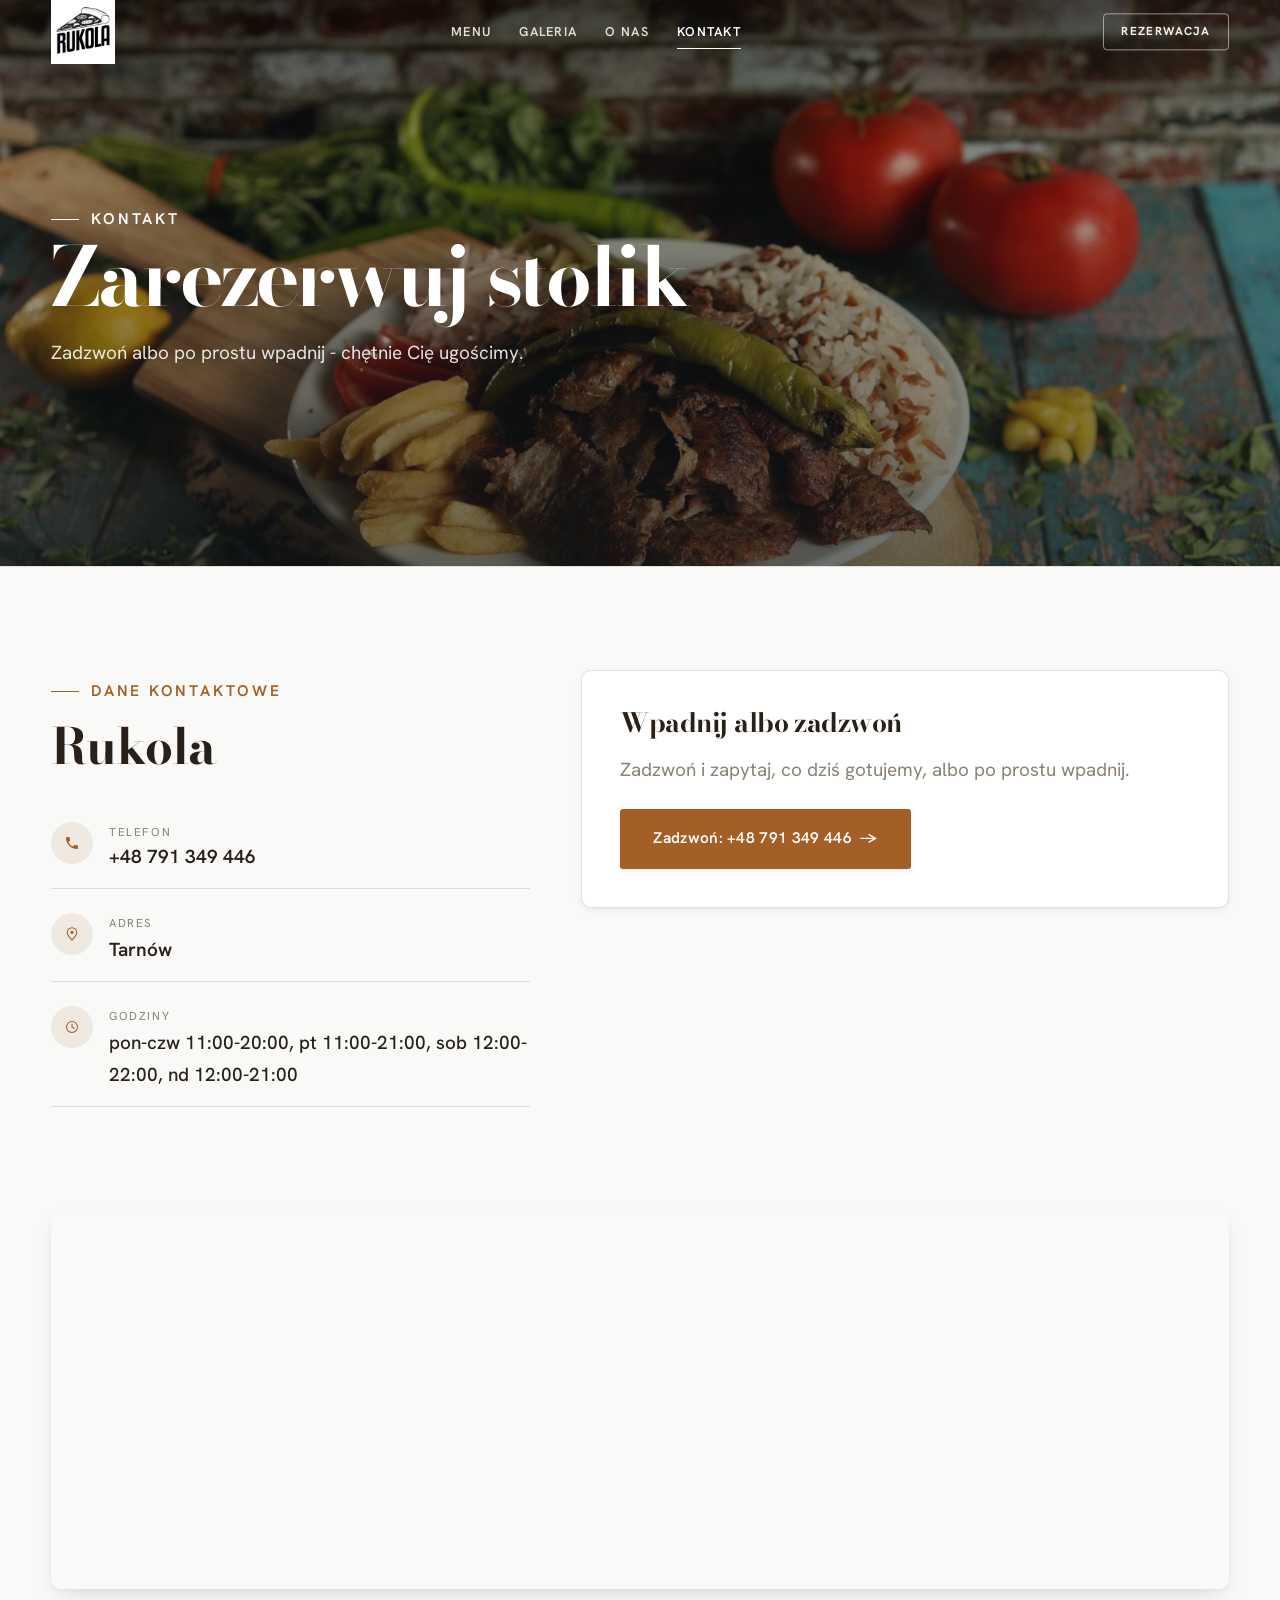
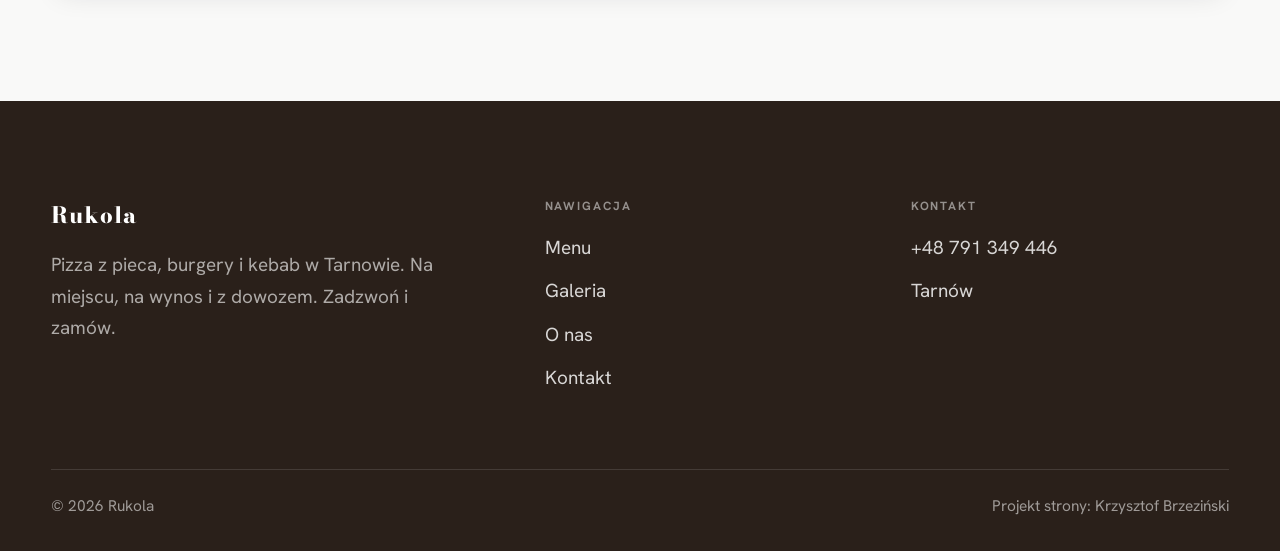
==== kontakt.html @ 28a7db6e "Demo strony: Rukola - pizzeria Tarnów Co-Authored-By: Claude Opus 4.8 (1M context) <noreply@anthropi" ====
<!DOCTYPE html>
<html lang="pl">
<head>
<meta charset="UTF-8">
<meta name="viewport" content="width=device-width, initial-scale=1.0">
<title>Kontakt - Rukola</title>
<meta name="description" content="Kontakt Rukola - Tarnów">
<link rel="preconnect" href="https://fonts.googleapis.com">
<link rel="preconnect" href="https://fonts.gstatic.com" crossorigin>
<link href="https://fonts.googleapis.com/css2?family=Bodoni+Moda:wght@500;600;700&family=Hanken+Grotesk:wght@400;500;600&display=swap" rel="stylesheet">
<link rel="stylesheet" href="assets/styles.css">
</head>
<body>

<header class="nav">
  <div class="wrap nav-inner">
    <a class="brand brand-has-logo" href="index.html"><img class="brand-logo" src="img/logo.jpg" alt="Rukola"></a>
    <nav class="nav-links">
      <a href="oferta.html">Menu</a>
      <a href="realizacje.html">Galeria</a>
      <a href="o-nas.html">O nas</a>
      <a href="kontakt.html" class="active">Kontakt</a>
      <a href="kontakt.html" class="btn btn-accent">Rezerwacja</a>
    </nav>
    <button class="nav-toggle" aria-label="Menu"><span></span><span></span><span></span></button>
  </div>
</header>

<section class="pagehead">
  <img src="img/g11.jpg" alt="Rukola - Zarezerwuj stolik">
  <div class="wrap">
    <span class="eyebrow">Kontakt</span>
    <h1>Zarezerwuj stolik</h1>
    <p>Zadzwoń albo po prostu wpadnij - chętnie Cię ugościmy.</p>
  </div>
</section>
<section>
  <div class="wrap contact-grid">
    <div class="reveal">
      <span class="eyebrow">Dane kontaktowe</span>
      <h2 style="margin:var(--space-4) 0 var(--space-6)">Rukola</h2>
      <div class="info-list">
        <div class="info-row"><div class="ic"><svg class="ico-tel" width="16" height="16" viewBox="0 0 24 24" fill="none" aria-hidden="true"><path d="M6.6 10.8a15.5 15.5 0 0 0 6.6 6.6l2.2-2.2a1 1 0 0 1 1-.24 11.4 11.4 0 0 0 3.6.58 1 1 0 0 1 1 1V20a1 1 0 0 1-1 1A17 17 0 0 1 3 4a1 1 0 0 1 1-1h3.5a1 1 0 0 1 1 1c0 1.25.2 2.46.58 3.6a1 1 0 0 1-.25 1l-2.23 2.2Z" fill="currentColor"/></svg></div><div><div class="lbl">Telefon</div><a class="val" href="tel:+48791349446">+48 791 349 446</a></div></div>
        <div class="info-row"><div class="ic"><svg class="ico-pin" width="16" height="16" viewBox="0 0 24 24" fill="none" aria-hidden="true"><path d="M12 21s7-6.1 7-11.5A7 7 0 0 0 5 9.5C5 14.9 12 21 12 21Z" stroke="currentColor" stroke-width="1.6" fill="none"/><circle cx="12" cy="9.5" r="2.4" fill="currentColor"/></svg></div><div><div class="lbl">Adres</div><div class="val">Tarnów</div></div></div>
        <div class="info-row"><div class="ic"><svg class="ico-clock" width="16" height="16" viewBox="0 0 24 24" fill="none" aria-hidden="true"><circle cx="12" cy="12" r="8.2" stroke="currentColor" stroke-width="1.6"/><path d="M12 7.5V12l3.2 1.9" stroke="currentColor" stroke-width="1.6" stroke-linecap="round"/></svg></div><div><div class="lbl">Godziny</div><div class="val" style="font-weight:500">pon-czw 11:00-20:00, pt 11:00-21:00, sob 12:00-22:00, nd 12:00-21:00</div></div></div>
      </div>
    </div>
    <div class="reveal">
      <div class="form">
        <h3 style="margin-bottom:var(--space-4)">Wpadnij albo zadzwoń</h3>
        <p class="muted" style="margin-bottom:var(--space-5)">Zadzwoń i zapytaj, co dziś gotujemy, albo po prostu wpadnij.</p>
        <a href="tel:+48791349446" class="btn btn-accent" style="justify-content:center">Zadzwoń: +48 791 349 446 <span class="arr">→</span></a>
      </div>
    </div>
  </div>
</section>
<section style="padding-top:0">
  <div class="wrap reveal">
    <iframe class="map" title="Rukola - Tarnów" src="https://maps.google.com/maps?q=Rukola%20Tarn%C3%B3w&z=15&output=embed" loading="lazy" referrerpolicy="no-referrer-when-downgrade"></iframe>
  </div>
</section>

<footer>
  <div class="wrap">
    <div class="foot-grid">
      <div class="foot-brand">
        <div class="name">Rukola</div>
        <p>Pizza z pieca, burgery i kebab w Tarnowie. Na miejscu, na wynos i z dowozem. Zadzwoń i zamów.</p>
      </div>
      <div class="foot-col">
        <h4>Nawigacja</h4>
        <a href="oferta.html">Menu</a>
        <a href="realizacje.html">Galeria</a>
        <a href="o-nas.html">O nas</a>
        <a href="kontakt.html">Kontakt</a>
      </div>
      <div class="foot-col">
        <h4>Kontakt</h4>
        <a href="tel:+48791349446">+48 791 349 446</a>
        <p>Tarnów</p>
      </div>
    </div>
    <div class="foot-bot">
      <span>© 2026 Rukola</span>
      <span>Projekt strony: Krzysztof Brzeziński</span>
    </div>
  </div>
</footer>
<div class="sticky-reserve"><a class="sr-book" href="kontakt.html">Zarezerwuj stolik</a><a class="sr-call" href="tel:+48791349446" aria-label="Zadzwoń"><svg class="ico-tel" width="16" height="16" viewBox="0 0 24 24" fill="none" aria-hidden="true"><path d="M6.6 10.8a15.5 15.5 0 0 0 6.6 6.6l2.2-2.2a1 1 0 0 1 1-.24 11.4 11.4 0 0 0 3.6.58 1 1 0 0 1 1 1V20a1 1 0 0 1-1 1A17 17 0 0 1 3 4a1 1 0 0 1 1-1h3.5a1 1 0 0 1 1 1c0 1.25.2 2.46.58 3.6a1 1 0 0 1-.25 1l-2.23 2.2Z" fill="currentColor"/></svg></a></div>

<script src="assets/main.js"></script>
</body>
</html>
---- assets/styles.css ----
/* ============================================================
   STOLBASZ — premium, architektoniczny B2B fit-out
   Jasna paleta, zero brązu. System wg premium-web-craft.
   Projekt strony: Krzysztof Brzeziński
   ============================================================ */

:root{
  /* PALETA — jasna, architektoniczna, chłodna */
  --paper:#FBF6EE;          /* główne tło */
  --paper-2:#F0E5D6;        /* sekcje alternatywne (chłodny jasny szary) */
  --paper-3:#F0E5D6;        /* delikatne wypełnienia */
  --ink:#2A201A;            /* tekst główny — chłodny grafit */
  --ink-soft:#4A3B2F;       /* nagłówki drugorzędne */
  --muted:#8C8175;          /* tekst poboczny */
  --line:rgba(42,32,26,.12);/* hairline */
  --accent:#B84A28;         /* stonowany petrol-slate — jedyny akcent */
  --accent-d:#97381C;
  --accent-soft:rgba(184,74,40,.10);
  --dark:#2A201A;           /* sekcje ciemne (stopka/CTA) */

  /* ODSTĘPY — skala 4/8 */
  --space-1:4px; --space-2:8px; --space-3:12px; --space-4:16px; --space-5:24px;
  --space-6:32px; --space-7:48px; --space-8:64px; --space-9:96px; --space-10:128px;

  /* TYPOGRAFIA — fluid clamp() (skala podbita 16.07.2026: większe, czytelniejsze litery — uwaga Adama) */
  --text-sm:clamp(.9rem,.87rem + .12vw,1rem);
  --text-base:clamp(1.08rem,1.04rem + .18vw,1.2rem);
  --text-lg:clamp(1.24rem,1.15rem + .34vw,1.44rem);
  --text-h3:clamp(1.34rem,1.22rem + .55vw,1.66rem);
  --text-h2:clamp(2.1rem,1.66rem + 2.1vw,3.1rem);
  --text-h1:clamp(2.9rem,2.1rem + 4vw,5.1rem);

  /* PROMIENIE — architektoniczne, raczej ostre */
  --r-sm:3px; --r-md:6px; --r-lg:10px;

  /* RUCH */
  --ease:cubic-bezier(.25,.46,.45,.94); --dur:.24s;

  /* CIENIE — miękkie, warstwowe */
  --sh-sm:0 1px 2px rgba(16,24,32,.04), 0 2px 8px rgba(16,24,32,.05);
  --sh-md:0 2px 6px rgba(16,24,32,.05), 0 12px 28px -8px rgba(16,24,32,.12);
  --sh-lg:0 6px 14px rgba(16,24,32,.07), 0 26px 56px -18px rgba(16,24,32,.22);

  --hairline:1px solid var(--line);

  --font-display:'Bodoni Moda',serif;
  --font-body:'Hanken Grotesk',sans-serif;
}

*{box-sizing:border-box;margin:0;padding:0}
html{scroll-behavior:smooth}
body{
  font-family:var(--font-body);
  font-size:var(--text-base);
  line-height:1.65;
  color:var(--ink);
  background:var(--paper);
  -webkit-font-smoothing:antialiased;
  text-rendering:optimizeLegibility;
}
img{max-width:100%;display:block}
a{color:inherit;text-decoration:none}

.wrap{width:min(92%,1180px);margin-inline:auto}
section{padding-block:clamp(52px,6.5vw,96px)}

h1,h2,h3{font-family:var(--font-display);font-weight:700;line-height:1.08;letter-spacing:-.02em;color:var(--ink)}
h1{font-size:var(--text-h1);letter-spacing:-.035em}
h2{font-size:var(--text-h2);letter-spacing:-.025em}
h3{font-size:var(--text-h3)}
p{max-width:65ch}

.eyebrow{
  font-family:var(--font-body);
  font-size:var(--text-sm);
  font-weight:600;
  letter-spacing:.18em;
  text-transform:uppercase;
  color:var(--accent);
  display:inline-flex;align-items:center;gap:var(--space-3);
}
.eyebrow::before{content:"";width:28px;height:1px;background:var(--accent);display:inline-block}

.muted{color:var(--muted)}
.lead{font-size:var(--text-lg);line-height:1.55;color:var(--ink-soft);max-width:50ch}

/* ---------- BUTTONS ---------- */
.btn{
  display:inline-flex;align-items:center;gap:var(--space-2);
  font-weight:600;font-size:var(--text-sm);letter-spacing:.02em;
  padding:var(--space-4) var(--space-6);
  border-radius:var(--r-sm);
  transition:transform var(--dur) var(--ease),box-shadow var(--dur) var(--ease),background var(--dur) var(--ease);
  cursor:pointer;border:1px solid transparent;
}
.btn-accent{background:var(--accent);color:#fff;box-shadow:var(--sh-sm)}
.btn-accent:hover{background:var(--accent-d);transform:translateY(-2px);box-shadow:var(--sh-md)}
.btn-accent:active{transform:translateY(0);box-shadow:var(--sh-sm)}
.btn-ghost{background:transparent;color:var(--ink);border-color:var(--line)}
.btn-ghost:hover{border-color:var(--accent);color:var(--accent);transform:translateY(-2px)}
.btn-light{background:#fff;color:var(--ink);box-shadow:var(--sh-sm)}
.btn-light:hover{transform:translateY(-2px);box-shadow:var(--sh-md)}
.btn .arr{transition:transform var(--dur) var(--ease)}
.btn:hover .arr{transform:translateX(4px)}

/* ---------- NAV ---------- */
.nav{
  position:sticky;top:0;z-index:50;
  background:color-mix(in srgb,var(--paper) 88%,transparent);
  backdrop-filter:saturate(140%) blur(10px);
  border-bottom:var(--hairline);
}
.nav-inner{display:flex;align-items:center;justify-content:space-between;height:72px}
.brand{display:flex;flex-direction:column;line-height:1}
.brand .name{font-family:var(--font-display);font-weight:800;font-size:1.35rem;letter-spacing:.04em}
.brand .sub{font-size:.62rem;letter-spacing:.34em;text-transform:uppercase;color:var(--muted);margin-top:5px}
.nav-links{display:flex;align-items:center;gap:var(--space-6)}
.nav-links a{font-size:var(--text-sm);font-weight:500;color:var(--ink-soft);position:relative;padding-block:4px;transition:color var(--dur) var(--ease)}
.nav-links a::after{content:"";position:absolute;left:0;bottom:0;width:0;height:1.5px;background:var(--accent);transition:width var(--dur) var(--ease)}
.nav-links a:hover,.nav-links a.active{color:var(--ink)}
.nav-links a:hover::after,.nav-links a.active::after{width:100%}
.nav-links .btn{padding:var(--space-2) var(--space-5)}
/* przyciski w nav: właściwy kolor (przebij .nav-links a) + bez podkreślenia */
.nav-links a.btn-accent{color:#fff}
.nav-links a.btn-ghost,.nav-links a.btn-light{color:var(--ink)}
.nav-links a.btn::after{display:none}
.nav-toggle{display:none;background:none;border:none;cursor:pointer;flex-direction:column;gap:5px;padding:8px}
.nav-toggle span{width:24px;height:2px;background:var(--ink);transition:var(--dur)}

/* ---------- HERO (split) ---------- */
.hero{position:relative;overflow:hidden;border-bottom:var(--hairline)}
.hero-grid{display:grid;grid-template-columns:1.05fr .95fr;gap:clamp(24px,4vw,60px);align-items:center;
  padding-block:clamp(36px,4.5vw,64px)}
.hero-copy .eyebrow{margin-bottom:var(--space-5)}
.hero-copy h1{margin-bottom:var(--space-5)}
.hero-copy .lead{margin-bottom:var(--space-7)}
.hero-actions{display:flex;flex-wrap:wrap;gap:var(--space-4)}
.hero-art{position:relative;aspect-ratio:4/3;border-radius:var(--r-lg);overflow:hidden;box-shadow:var(--sh-lg)}
.hero-art img{width:100%;height:100%;object-fit:cover}
.hero-art::after{content:"";position:absolute;inset:0;background:linear-gradient(180deg,transparent 55%,rgba(18,24,28,.28))}
.hero-badge{position:absolute;left:var(--space-5);bottom:var(--space-5);z-index:2;
  background:rgba(252,252,251,.94);backdrop-filter:blur(4px);
  border-radius:var(--r-md);padding:var(--space-4) var(--space-5);box-shadow:var(--sh-md);max-width:78%}
.hero-badge strong{display:block;font-family:var(--font-display);font-size:1rem;letter-spacing:-.01em}
.hero-badge span{font-size:var(--text-sm);color:var(--muted)}

/* ---------- HERO duży / kinowy (strona główna) ---------- */
.hero-cine{position:relative;min-height:clamp(560px,82vh,840px);min-height:clamp(560px,82svh,840px);display:flex;align-items:center;overflow:hidden;border-bottom:var(--hairline)}
.hero-cine>img{position:absolute;inset:0;width:100%;height:100%;object-fit:cover;z-index:0}
.hero-cine::after{content:"";position:absolute;inset:0;z-index:1;
  background:linear-gradient(95deg,rgba(13,18,23,.86) 0%,rgba(13,18,23,.64) 32%,rgba(13,18,23,.24) 62%,rgba(13,18,23,.04) 100%)}
.hero-cine .wrap{position:relative;z-index:2;padding-block:var(--space-8)}
.hero-cine .hero-copy{max-width:660px}
.hero-cine .eyebrow{color:#fff;margin-bottom:var(--space-5)}
.hero-cine .eyebrow::before{background:#fff}
.hero-cine h1{color:#fff;margin-bottom:var(--space-5);font-size:clamp(2.9rem,2rem + 4.4vw,5.2rem)}
.hero-cine .lead{color:rgba(255,255,255,.92);max-width:48ch;margin-bottom:var(--space-7)}
.hero-cine .hero-actions{display:flex;flex-wrap:wrap;gap:var(--space-4)}
@media(max-width:680px){
  .hero-cine{min-height:clamp(520px,76vh,640px);min-height:clamp(520px,76svh,640px);align-items:flex-end}
  .hero-cine::after{background:linear-gradient(0deg,rgba(13,18,23,.9) 6%,rgba(13,18,23,.45) 55%,rgba(13,18,23,.25) 100%)}
  .hero-cine .wrap{padding-bottom:var(--space-9)}
}

/* full-bleed hero variant (podstrony) */
.pagehead{position:relative;min-height:46vh;min-height:46svh;display:flex;align-items:flex-end;overflow:hidden;border-bottom:var(--hairline)}
.pagehead img{position:absolute;inset:0;width:100%;height:100%;object-fit:cover}
.pagehead::after{content:"";position:absolute;inset:0;background:linear-gradient(180deg,rgba(18,24,28,.25),rgba(18,24,28,.62))}
.pagehead .wrap{position:relative;z-index:2;padding-block:var(--space-9);color:#fff}
.pagehead h1{color:#fff;max-width:18ch}
.pagehead .eyebrow{color:#fff}
.pagehead .eyebrow::before{background:#fff}
.pagehead p{color:rgba(255,255,255,.86);margin-top:var(--space-4);max-width:54ch}

/* ---------- STRIP (pasek skrótów / liczby) ---------- */
.strip{background:var(--dark);color:#fff}
.strip .wrap{display:grid;grid-template-columns:repeat(4,1fr);gap:var(--space-6);padding-block:var(--space-8)}
.strip .item .k{font-family:var(--font-display);font-size:clamp(1.6rem,1.2rem + 1.4vw,2.4rem);font-weight:800;letter-spacing:-.02em;color:#fff}
.strip .item .v{font-size:var(--text-sm);color:rgba(255,255,255,.66);margin-top:var(--space-2);line-height:1.45}
.strip .item{border-left:2px solid var(--accent);padding-left:var(--space-5)}

/* ---------- SECTION HEAD ---------- */
.head{max-width:48rem;margin-bottom:var(--space-8)}
.head.center{margin-inline:auto;text-align:center}
.head .eyebrow{margin-bottom:var(--space-4)}
.head h2{margin-bottom:var(--space-4)}
.head p{color:var(--muted);font-size:var(--text-lg);line-height:1.55}
.head.center p{margin-inline:auto}

/* ---------- INTRO SPLIT ---------- */
.split{display:grid;grid-template-columns:.92fr 1.08fr;gap:clamp(28px,5vw,80px);align-items:center}
.split.rev{grid-template-columns:1.08fr .92fr}
.split.rev .split-art{order:-1}
.split-art{position:relative;aspect-ratio:5/4;border-radius:var(--r-lg);overflow:hidden;box-shadow:var(--sh-lg)}
.split-art img{width:100%;height:100%;object-fit:cover}
.split-copy h2{margin-bottom:var(--space-5)}
.split-copy p+p{margin-top:var(--space-4)}
.split-copy .btn{margin-top:var(--space-6)}

/* ---------- SERVICES (zakres) ---------- */
.svc-grid{display:grid;grid-template-columns:repeat(auto-fit,minmax(280px,1fr));gap:var(--space-5)}
.svc{background:#fff;border:var(--hairline);border-radius:var(--r-md);padding:var(--space-7) var(--space-6);
  transition:transform var(--dur) var(--ease),box-shadow var(--dur) var(--ease),border-color var(--dur) var(--ease);
  position:relative;overflow:hidden}
.svc::before{content:"";position:absolute;left:0;top:0;width:3px;height:0;background:var(--accent);transition:height var(--dur) var(--ease)}
.svc:hover{transform:translateY(-4px);box-shadow:var(--sh-md);border-color:transparent}
.svc:hover::before{height:100%}
.svc .ic{font-family:var(--font-display);font-size:.8rem;font-weight:700;letter-spacing:.12em;color:var(--accent);margin-bottom:var(--space-4)}
.svc h3{margin-bottom:var(--space-3);font-size:1.22rem}
.svc p{color:var(--muted);font-size:var(--text-base);line-height:1.6}

/* big detailed service rows */
.svc-row{display:grid;grid-template-columns:.8fr 1.2fr;gap:clamp(20px,4vw,60px);align-items:center;padding-block:var(--space-8)}
.svc-row+.svc-row{border-top:var(--hairline)}
.svc-row.rev{grid-template-columns:1.2fr .8fr}
.svc-row.rev .svc-row-art{order:-1}
.svc-row-art{aspect-ratio:4/3;border-radius:var(--r-md);overflow:hidden;box-shadow:var(--sh-md)}
.svc-row-art img{width:100%;height:100%;object-fit:cover}
.svc-row h3{font-size:1.5rem;margin-bottom:var(--space-4)}
.svc-row .num{font-family:var(--font-display);font-size:.85rem;font-weight:700;letter-spacing:.14em;color:var(--accent);display:block;margin-bottom:var(--space-3)}
.svc-row ul{list-style:none;margin-top:var(--space-4);display:flex;flex-direction:column;gap:var(--space-2)}
.svc-row li{position:relative;padding-left:var(--space-5);color:var(--muted);font-size:var(--text-base)}
.svc-row li::before{content:"";position:absolute;left:0;top:.62em;width:8px;height:1px;background:var(--accent)}

/* ---------- GALLERY (realizacje) ---------- */
.gallery{display:grid;grid-template-columns:repeat(12,1fr);gap:var(--space-4);grid-auto-rows:200px}
/* GALERIA MASONRY — pionowe zdjęcia (portrety beauty/wellness) bez przycinania: kolumny, height auto */
.gallery-masonry{column-count:3;column-gap:var(--space-4)}
@media(max-width:900px){.gallery-masonry{column-count:2}}
@media(max-width:560px){.gallery-masonry{column-count:1}}
.gallery-masonry .m-tile{break-inside:avoid;margin:0 0 var(--space-4);padding:0;position:relative;overflow:hidden;border-radius:var(--r-md);border:1px solid var(--line)}
.gallery-masonry .m-tile img{width:100%;height:auto;display:block}
.gallery-masonry .m-tile .cap{position:absolute;left:0;right:0;bottom:0;padding:var(--space-4);color:#fff;background:linear-gradient(0deg,rgba(0,0,0,.55),transparent);font-size:var(--text-sm)}
.gallery-masonry .m-tile .cap small{display:block;font-weight:400;opacity:.78;letter-spacing:.04em;text-transform:uppercase;font-size:.66rem;margin-top:3px}
.tile{position:relative;overflow:hidden;border-radius:var(--r-md);box-shadow:var(--sh-sm);
  transition:transform var(--dur) var(--ease),box-shadow var(--dur) var(--ease)}
.tile img{width:100%;height:100%;object-fit:cover;transition:transform .6s var(--ease)}
.tile:hover{box-shadow:var(--sh-md)}
.tile:hover img{transform:scale(1.05)}
.tile .cap{position:absolute;left:0;right:0;bottom:0;padding:var(--space-5) var(--space-4) var(--space-4);
  background:linear-gradient(transparent,rgba(18,24,28,.78));color:#fff;
  font-size:var(--text-sm);font-weight:600;letter-spacing:.01em;
  opacity:0;transform:translateY(8px);transition:var(--dur) var(--ease)}
.tile:hover .cap{opacity:1;transform:translateY(0)}
.tile .cap small{display:block;font-weight:400;opacity:.78;letter-spacing:.04em;text-transform:uppercase;font-size:.66rem;margin-top:3px}
/* bento spans */
.t-wide{grid-column:span 6}
.t-tall{grid-column:span 6;grid-row:span 2}
.t-std{grid-column:span 6}
.t-third{grid-column:span 4}
.t-two3{grid-column:span 8}

/* ---------- TRUST / WIARYGODNOŚĆ ---------- */
.trust{background:var(--paper-2)}
.trust-grid{display:grid;grid-template-columns:repeat(auto-fit,minmax(240px,1fr));gap:var(--space-5);margin-top:var(--space-7)}
.trust-card{background:#fff;border-radius:var(--r-md);padding:var(--space-7) var(--space-6);box-shadow:var(--sh-sm);border-top:3px solid var(--accent)}
.trust-card .big{font-family:var(--font-display);font-size:clamp(1.8rem,1.3rem + 1.6vw,2.6rem);font-weight:800;letter-spacing:-.02em;color:var(--ink);line-height:1}
.trust-card h3{font-size:1.12rem;margin:var(--space-3) 0 var(--space-2)}
.trust-card p{color:var(--muted);font-size:var(--text-base);line-height:1.55}

/* ---------- CTA band ---------- */
.cta{background:var(--dark);color:#fff;position:relative;overflow:hidden}
.cta .wrap{display:grid;grid-template-columns:1.4fr .6fr;gap:var(--space-7);align-items:center;position:relative;z-index:2}
.cta h2{color:#fff;max-width:20ch}
.cta p{color:rgba(255,255,255,.74);margin-top:var(--space-4)}
.cta-actions{display:flex;flex-direction:column;gap:var(--space-3);align-items:flex-start}
.cta::before{content:"";position:absolute;right:-80px;top:-80px;width:360px;height:360px;border-radius:50%;
  background:radial-gradient(circle,var(--accent-soft),transparent 70%)}

/* ---------- CONTACT ---------- */
.contact-grid{display:grid;grid-template-columns:.85fr 1.15fr;gap:clamp(28px,4vw,56px);align-items:start}
.info-list{display:flex;flex-direction:column;gap:var(--space-2)}
.info-row{display:flex;gap:var(--space-4);align-items:flex-start;padding-block:var(--space-4);border-bottom:var(--hairline)}
.info-row .ic{flex:none;width:42px;height:42px;display:grid;place-items:center;border-radius:50%;
  background:var(--accent-soft);color:var(--accent);font-size:1.05rem}
.info-row .lbl{font-size:.72rem;letter-spacing:.14em;text-transform:uppercase;color:var(--muted)}
.info-row .val{font-weight:600;font-size:var(--text-base);margin-top:2px}
.info-row a.val:hover{color:var(--accent)}
.map{border:none;border-radius:var(--r-lg);box-shadow:var(--sh-md);width:100%;height:100%;min-height:380px;filter:grayscale(.2) contrast(1.02)}
.form{background:#fff;border:var(--hairline);border-radius:var(--r-lg);padding:clamp(24px,3vw,40px);box-shadow:var(--sh-sm)}
.form .fld{margin-bottom:var(--space-5)}
.form label{display:block;font-size:var(--text-sm);font-weight:600;margin-bottom:var(--space-2)}
.form input,.form textarea{width:100%;font-family:inherit;font-size:var(--text-base);color:var(--ink);
  padding:var(--space-4);border:var(--hairline);border-radius:var(--r-sm);background:var(--paper);transition:border-color var(--dur)}
.form input:focus,.form textarea:focus{outline:none;border-color:var(--accent);background:#fff}
.form textarea{resize:vertical;min-height:120px}
.form .note{font-size:var(--text-sm);color:var(--muted);margin-top:var(--space-3)}

/* ---------- FOOTER ---------- */
footer{background:var(--dark);color:#fff;padding-block:var(--space-9) var(--space-6)}
.foot-grid{display:grid;grid-template-columns:1.4fr 1fr 1fr;gap:var(--space-7);margin-bottom:var(--space-8)}
.foot-brand .name{font-family:var(--font-display);font-weight:800;font-size:1.4rem;letter-spacing:.04em}
.foot-brand p{color:rgba(255,255,255,.62);margin-top:var(--space-4);font-size:var(--text-base);max-width:38ch}
.foot-col h4{font-size:.74rem;letter-spacing:.16em;text-transform:uppercase;color:rgba(255,255,255,.5);margin-bottom:var(--space-4)}
.foot-col a,.foot-col p{display:block;color:rgba(255,255,255,.82);font-size:var(--text-base);margin-bottom:var(--space-3)}
.foot-col a:hover{color:#fff}
.foot-bot{border-top:1px solid rgba(255,255,255,.12);padding-top:var(--space-5);display:flex;justify-content:space-between;flex-wrap:wrap;gap:var(--space-3);
  font-size:var(--text-sm);color:rgba(255,255,255,.55)}
.foot-bot a:hover{color:#fff}

/* ---------- REVEAL ---------- */
.reveal{opacity:0;transform:translateY(22px);transition:opacity .6s var(--ease),transform .6s var(--ease)}
.reveal.in{opacity:1;transform:none}

/* ---------- RESPONSIVE ---------- */
@media(max-width:920px){
  .hero-grid,.split,.split.rev,.svc-row,.svc-row.rev,.cta .wrap,.contact-grid,.foot-grid{grid-template-columns:1fr}
  .split.rev .split-art,.svc-row.rev .svc-row-art{order:0}
  .hero-art{aspect-ratio:16/10;max-height:420px}
  .strip .wrap{grid-template-columns:repeat(2,1fr);gap:var(--space-7)}
  .gallery{grid-auto-rows:180px}
  .t-wide,.t-tall,.t-std,.t-third,.t-two3{grid-column:span 6}
  .t-tall{grid-row:span 1}
  .cta-actions{flex-direction:row;flex-wrap:wrap}
  .foot-grid{gap:var(--space-6)}
}
@media(max-width:680px){
  .nav-links{position:fixed;inset:72px 0 auto 0;background:var(--paper);flex-direction:column;align-items:stretch;
    gap:0;padding:var(--space-4) 6%;border-bottom:var(--hairline);box-shadow:var(--sh-md);
    transform:translateY(-120%);transition:transform var(--dur) var(--ease)}
  .nav-links.open{transform:translateY(0)}
  .nav-links a{padding-block:var(--space-4);border-bottom:var(--hairline)}
  .nav-links .btn{margin-top:var(--space-3);justify-content:center}
  .nav-toggle{display:flex}
  .strip .wrap{grid-template-columns:1fr}
  .gallery{grid-template-columns:repeat(6,1fr)}
  .foot-grid{grid-template-columns:1fr}
}
@media(prefers-reduced-motion:reduce){
  *{animation-duration:.01ms!important;transition:none!important}
  .reveal{opacity:1!important;transform:none!important}
  html{scroll-behavior:auto}
}

/* ============================================================
   PREMIUM LAYER — destylat deep-researchu branż (anty-AI, spokój).
   Zmienne STOLBASZ (--accent/--ink/--paper/--line/--dark). Ruch ledwo
   zauważalny, krzywa cubic-bezier(.16,.84,.44,1); prefers-reduced-motion
   pokryte blanketem wyżej. Karty hairline zamiast cieni = #1 sygnał „nie-AI".
   ============================================================ */

/* więcej oddechu między sekcjami (liderzy: 110-130px) */
section{padding-block:clamp(64px,8vw,128px)}

/* 1) Aksamitny reveal — dłuższa, miękka krzywa zamiast „skoku" */
.reveal{transition:opacity .9s cubic-bezier(.16,.84,.44,1),transform .9s cubic-bezier(.16,.84,.44,1);will-change:opacity,transform}
/* stagger TYLKO w galerii (tam pozycja = porządek dzieci) */
.gallery .reveal:nth-child(2){transition-delay:.07s}
.gallery .reveal:nth-child(3){transition-delay:.14s}
.gallery .reveal:nth-child(4){transition-delay:.21s}
.gallery .reveal:nth-child(5){transition-delay:.28s}
.gallery .reveal:nth-child(6){transition-delay:.35s}

/* 2) Hero STATYCZNY na .hero-cine — Ken Burns CAŁKIEM WYŁĄCZONY 26.06 (3. zgłoszenie Szymona).
   GENEZA: animowanie scale na <img> hero z teksturami (cegły/framugi) re-samplinguje obraz
   klatka po klatce → na części ekranów drobne drganie/shimmer = „heroshot się trzęsie".
   translateY usunięto wcześniej, scale-only + will-change/GPU NIE wystarczyły do GWARANCJI gładkości.
   Krzysztof zażądał pewności („make sure, że błąd się nie pojawi") > efekt. Zero animacji = 0% drgania.
   Delikatny zoom zostaje TYLKO w pełnoekranowych hero gastro/studio (hg-bg/hs-bg — tło, inny
   mechanizm, chwalone, nigdy nie zgłaszane). NIE wracać do KB na .hero-cine bez realnego testu
   na sprzęcie klienta — to ryzyko regresji „trzęsienia”. */
/* BEZPIECZNY "wow" na hero = jednorazowy FADE-IN (opacity), nie zoom.
   opacity nie dotyka bitmapy → gładkie na KAŻDYM zdjęciu/ekranie/GPU, zero ryzyka migotania.
   Geometryczny ruch (scale/translate) na .hero-cine jest ZAKAZANY (bramka pilnuje). */
@keyframes heroFade{from{opacity:0}to{opacity:1}}
.hero-cine>img{transform:none;animation:heroFade 1.1s ease-out both}

/* 3) Akcentowy hairline pod nagłówkiem sekcji, który „rysuje się" przy wejściu */
.head h2{position:relative;padding-bottom:18px}
.head h2::after{content:"";position:absolute;left:0;bottom:0;height:1px;width:0;background:var(--accent);transition:width 1s cubic-bezier(.16,.84,.44,1) .15s}
.head.center h2::after{left:50%;transform:translateX(-50%)}
.head.reveal.in h2::after,.head.center.reveal.in h2::after{width:54px}

/* 4) Karty HAIRLINE zamiast cieni/zaokrągleń (najmocniejszy anty-AI detal) */
.svc{background:transparent;border:1px solid var(--line);border-radius:var(--r-sm);box-shadow:none}
.svc:hover{box-shadow:none;border-color:var(--accent);transform:translateY(-3px)}
.trust-card{background:transparent;box-shadow:none;border:1px solid var(--line);border-top:2px solid var(--accent);border-radius:var(--r-sm)}
.tile{box-shadow:none;border-radius:var(--r-sm)}
.tile:hover{box-shadow:none}

/* 5) Sticky-nav kondensuje się po przewinięciu (sygnał dopracowania) */
.nav{transition:box-shadow .4s ease,background .4s ease}
.nav.is-stuck{box-shadow:0 1px 0 var(--line),0 14px 30px -24px rgba(0,0,0,.45)}
.nav-inner{transition:height .35s var(--ease)}
.nav.is-stuck .nav-inner{height:60px}

/* 6) MANIFESTO — pełnoekranowy cytat-bohater (zastępuje generyczne „Dlaczego my") */
.manifesto{background:var(--paper-2);text-align:center}
.manifesto .wrap{max-width:60rem}
.manifesto p{font-family:var(--font-display);font-style:italic;font-size:clamp(1.6rem,1rem + 2.4vw,2.8rem);line-height:1.32;color:var(--ink-soft);margin-inline:auto;max-width:26ch;position:relative;padding-top:var(--space-8)}
.manifesto p::before{content:"";position:absolute;top:0;left:50%;transform:translateX(-50%);width:54px;height:1px;background:var(--accent)}
.manifesto p span{color:var(--accent);font-style:italic}

/* 7) GATEWAYS — 3 duże bramy-zdjęcia (zamiast paska menu usług) */
.gateways{display:grid;grid-template-columns:repeat(3,1fr);gap:var(--space-4)}
.gateway{position:relative;aspect-ratio:3/4;overflow:hidden;border-radius:var(--r-sm);display:block}
.gateway img{width:100%;height:100%;object-fit:cover;transition:transform .8s var(--ease),filter .5s var(--ease)}
.gateway::after{content:"";position:absolute;inset:0;background:linear-gradient(180deg,transparent 38%,rgba(18,24,28,.74))}
.gateway:hover img{transform:scale(1.05);filter:brightness(1.05)}
.gateway .g-ttl{position:absolute;left:0;right:0;bottom:0;z-index:2;padding:var(--space-6) var(--space-5);color:#fff;font-family:var(--font-display);font-size:1.45rem;letter-spacing:-.01em;line-height:1.15}
.gateway .g-ttl small{display:block;font-family:var(--font-body);font-size:var(--text-sm);font-weight:400;opacity:.82;letter-spacing:.03em;margin-top:5px}
@media(max-width:760px){.gateways{grid-template-columns:1fr}.gateway{aspect-ratio:16/10}}

/* 8) LOGO klienta w nagłówku (gdy podane --logo) */
/* 52px domyślnie (feedback Bartka 06.07.2026: 40px ginęło, uwaga padła 3x; ~56px sprawdzone na żywym demie anna-borowiec-makeup) */
.brand-logo{height:64px;width:auto;max-width:300px;object-fit:contain;display:block}
.nav.is-stuck .brand-logo{height:52px}
@media(max-width:680px){.brand-logo{height:46px;max-width:210px}}


/* === RWD: nagłówki na wąskich ekranach (dodane 17.07.2026 razem z fixem clamp) ===
   Po przywróceniu działania clamp() dolna granica --text-h1 (2.9rem) rozpychała
   dokument przy długich polskich słowach na telefonach. Tu ją zjeżdżamy. */
@media (max-width:560px){
  :root{
    --text-h1:clamp(1.9rem, 1.15rem + 4.4vw, 2.7rem);
    --text-h2:clamp(1.5rem, 1rem + 3vw, 2.1rem);
  }
  .hero-cine h1{font-size:clamp(1.9rem, 1.15rem + 4.4vw, 2.7rem)}
  h1,h2{overflow-wrap:break-word}
}

/* GODZINY (godziny_grid z briefu) — dzień po lewej, godziny po prawej. Wcześniej BRAK stylu
   powodował sklejenie "Poniedziałek-Piątek8:00-20:00" (dodane 2026-07-21). Neutralne dla dem bez grafiku. */
.godz{display:flex;flex-direction:column;gap:2px;max-width:440px;margin-top:8px}
.godz-row{display:flex;justify-content:space-between;align-items:baseline;gap:24px;padding:10px 0;border-bottom:1px solid var(--line)}
.godz-row:last-child{border-bottom:0}
.godz-row b{font-weight:600;color:var(--ink)}
.godz-row span{color:var(--muted);white-space:nowrap}

/* === rodzina: gastro === */
/* ============================================================
   RODZINA: GASTRO (restauracja / kawiarnia / bar / pizzeria)
   Doklejane NA WIERZCH base.css. Dziedziczy paletę/fonty skórki gastro (Bodoni Moda + terakota).
   Filozofia: APETYT + REZERWACJA STOLIKA (nie zaufanie/wycena jak u fachowca).
   Menu = kategorie BEZ zmyślonych dań/cen (uczciwość); godziny tylko z reconu.
   ============================================================ */

/* --- Galeria atmosfery: gutterless, ostre rogi (food/wnętrze, nie "dokumentacja") --- */
.gallery{gap:3px}
.tile{border-radius:2px;box-shadow:none}
.tile:hover{box-shadow:none}

/* --- MENU: kategorie (nazwa serif + opis, hairline) - BEZ wymyslonych dań i cen --- */
.menu-sec{background:var(--paper-2)}
.menu-cats{display:grid;grid-template-columns:repeat(2,1fr);gap:var(--space-7) var(--space-8);max-width:62rem;margin:0 auto}
.menu-cat{border-top:1px solid var(--accent);padding-top:var(--space-4)}
.menu-cat h3{font-family:var(--font-display);font-size:1.35rem;letter-spacing:.02em;margin-bottom:var(--space-3)}
.menu-cat p{color:var(--muted);font-size:var(--text-base);line-height:1.6}
.menu-note{text-align:center;color:var(--muted);font-size:var(--text-sm);margin-top:var(--space-8);max-width:50ch;margin-inline:auto}
@media(max-width:760px){.menu-cats{grid-template-columns:1fr;gap:var(--space-6)}}

/* --- KARTA GODZIN (renderowana tylko z realnych danych) --- */
.godz{max-width:30rem}
.godz-row{display:flex;justify-content:space-between;gap:var(--space-5);border-bottom:1px solid var(--line);padding-block:var(--space-3)}
.godz-row b{font-weight:600;color:var(--ink)}
.godz-row span{color:var(--muted)}

/* --- STICKY-RESERVE: dolny pasek mobile (gastro-odpowiednik sticky-call) --- */
.sticky-reserve{display:none}
@media(max-width:820px){
  .sticky-reserve{display:grid;grid-template-columns:1fr auto;gap:1px;position:fixed;left:0;right:0;bottom:0;z-index:90;
    background:var(--line);box-shadow:0 -6px 20px -10px rgba(0,0,0,.4)}
  .sticky-reserve a{padding:15px 8px;text-align:center;font-weight:700;font-size:.95rem;letter-spacing:.01em}
  .sr-book{background:var(--accent);color:#fff}
  .sr-call{background:var(--paper);color:var(--ink);padding-inline:22px}
  body{padding-bottom:56px}
}

/* ============================================================
   FAZA 3 - OSOBNY UKŁAD GASTRO (wzór: topowe restauracje - Noma/Disfrutar/Septime/Alchemist; research wf_c20bffea).
   Hero MINIMALNY: samo pełnoekranowe zdjęcie + 1 krótka linijka w DOLNYM-LEWYM rogu. Reszta = oddech.
   Nazwa pada RAZ - jako logo w navie, NIGDY dublowana wielkim tytułem (to #1 tell taniej strony).
   Nav: logo z LEWEJ (split), przezroczysty nad zdjęciem, lity po scrollu. CTA "Rezerwacja" = obrys w navie, nie guzik na środku.
   ============================================================ */
.hero-gastro{position:relative;height:100vh;height:100svh;min-height:560px;display:flex;align-items:flex-end;overflow:hidden;isolation:isolate}
.hero-gastro .hg-bg{position:absolute;inset:0;width:100%;height:100%;object-fit:cover;z-index:-2;animation:hgKen 28s ease-out infinite alternate}
@keyframes hgKen{from{transform:scale(1.05)}to{transform:scale(1.13)}}
/* overlay: ciemny TYLKO u dołu (pod linijkę), góra/środek zdjęcia oddychają */
.hero-gastro .hg-veil{position:absolute;inset:0;z-index:-1;
  background:linear-gradient(180deg,rgba(8,6,4,0) 0%,rgba(8,6,4,0) 52%,rgba(8,6,4,.68) 100%)}
.hg-tagline{position:relative;z-index:2;margin:0 0 clamp(2.6rem,7vh,5rem) clamp(1.4rem,5vw,4rem);
  font-family:var(--font-display);font-style:normal;font-weight:600;
  font-size:clamp(2.1rem,5.2vw,4rem);line-height:1.08;letter-spacing:.005em;
  color:#f5f1ea;max-width:24ch;text-shadow:0 2px 18px rgba(0,0,0,.5)}
.hg-since{font-family:var(--font-display);font-weight:500;font-size:.62em;letter-spacing:.01em;
  color:rgba(245,241,234,.86);white-space:nowrap}
@media(max-width:640px){.hg-tagline{font-size:clamp(2rem,8vw,2.6rem);margin-bottom:clamp(2rem,9vh,3.4rem)}}

/* ============================================================
   NAWIGACJA GASTRO - styl NOBU (research wf_d6d990de + wf_a8c0864c, żywy kod noburestaurants.com).
   3 strefy, STAŁA wysokość 64px (jak Nobu). JEDEN kontroler gastro.js steruje stanami kierunkowo:
   .nav-hidden (chowanie w dół) + .nav-solid (lity krem przy scrollu w górę). Histereza = brak migania.
   is-stuck (base.js, twardy próg 24px) NEUTRALIZOWANE wizualnie - inaczej base walczyło z gastro i krem migał przy górze.
   ============================================================ */
.nav{position:fixed;left:0;right:0;background:transparent;backdrop-filter:none;border-bottom:1px solid transparent;z-index:100;
  transition:transform .35s var(--ease),background .35s ease,box-shadow .35s ease}
.nav.nav-hidden{transform:translateY(-100%)}
/* NEUTRALIZACJA base is-stuck dla gastro (gastro.js używa nav-solid; base.js dalej rusza is-stuck, ale bez efektu wizualnego) */
.nav.is-stuck{background:transparent;box-shadow:none;border-bottom-color:transparent}
.nav.is-stuck .nav-inner{height:64px}
/* SCRIM: ciemny gradient pod navem -> biały tekst czytelny nad zdjęciem; znika gdy nav lity */
.nav::after{content:"";position:absolute;left:0;right:0;top:0;height:150px;z-index:-1;pointer-events:none;
  transition:opacity .35s ease;background:linear-gradient(180deg,rgba(8,6,4,.55) 0%,rgba(8,6,4,0) 100%)}
.nav.nav-solid::after{opacity:0}
/* WORDMARK: nazwa Bodoni wersaliki + miasto obok (kreska akcentu) */
.nav .brand{flex-direction:row;align-items:baseline;gap:.6rem;line-height:1}
.nav .brand .name{color:#f5f1ea;font-family:var(--font-display);font-weight:600;font-size:1.5rem;text-transform:uppercase;letter-spacing:.14em}
.nav .brand .sub{margin-top:0;padding-left:.65rem;border-left:1px solid currentColor;
  font-size:.66rem;font-weight:600;letter-spacing:.22em;text-transform:uppercase;color:rgba(245,241,234,.82)}
/* LINKI: sans wersaliki, cienki animowany underline */
.nav .nav-links a{color:rgba(245,241,234,.9);font-size:.8rem;font-weight:600;text-transform:uppercase;letter-spacing:.1em;padding-block:6px}
.nav .nav-links a:hover,.nav .nav-links a.active{color:#fff}
.nav .nav-links a::after{background:#fff;height:1px}
.nav .nav-toggle span{background:#f5f1ea}
/* CTA "Rezerwacja": bazowo pełna terakota (czytelna na kremowym menu mobilnym) */
.nav .nav-links a.btn-accent{font-size:.73rem;font-weight:700;text-transform:uppercase;letter-spacing:.12em;
  padding:.5rem 1.1rem;border-radius:4px;border:1px solid var(--accent);background:var(--accent);color:#fff;box-shadow:none}
.nav .nav-links a.btn-accent:hover{transform:none;box-shadow:none}
/* STAN LITY (nav-solid - gastro.js dodaje przy scrollu w GÓRĘ): krem + ciemny tekst + terakota */
.nav.nav-solid{background:color-mix(in srgb,var(--paper) 94%,transparent);backdrop-filter:saturate(140%) blur(10px);border-bottom:var(--hairline)}
.nav.nav-solid .brand .name{color:var(--ink)}
.nav.nav-solid .brand .sub{color:var(--accent)}
.nav.nav-solid .nav-links a{color:var(--ink-soft)}
.nav.nav-solid .nav-links a:hover,.nav.nav-solid .nav-links a.active{color:var(--ink)}
.nav.nav-solid .nav-links a::after{background:var(--accent)}
.nav.nav-solid .nav-toggle span{background:var(--ink)}
/* chowany nav ZAWSZE przezroczysty (nie mignie kremem zjeżdżając w górę) */
.nav.nav-solid.nav-hidden{background:transparent;box-shadow:none;border-bottom-color:transparent}
/* ===== DESKTOP (>=681px): 3 strefy, STAŁA wysokość 64px ===== */
@media(min-width:681px){
  .nav .nav-inner{position:relative;height:64px}
  .nav .nav-links{flex:1;justify-content:center;gap:clamp(1rem,2.2vw,1.9rem);padding-right:9.5rem}
  .nav .nav-links a.btn-accent{position:absolute;right:0;top:50%;transform:translateY(-50%);margin:0}
  .nav:not(.nav-solid) .nav-links a.btn-accent{background:transparent;border-color:rgba(245,241,234,.55);color:#f5f1ea}
  .nav:not(.nav-solid) .nav-links a.btn-accent:hover{background:var(--accent);border-color:var(--accent);color:#fff;transform:translateY(-50%)}
}
/* ===== MOBILE (<=680px): dropdown na kremie - ciemny tekst, pełne CTA (fix kontrastu) ===== */
@media(max-width:680px){
  .nav .nav-links{background:var(--paper)}
  .nav .nav-links a{color:var(--ink-soft)}
  .nav .nav-links a:hover,.nav .nav-links a.active{color:var(--ink)}
  .nav .nav-links a.btn-accent{background:var(--accent);border-color:var(--accent);color:#fff}
  /* zamknięty dropdown w pełni schowany (base -120% przy krótkim menu zostawiał terakotowe CTA wystające górą) */
  .nav .nav-links:not(.open){transform:translateY(-160%);visibility:hidden}
  .nav .nav-links.open{visibility:visible}
  /* brand mniejszy + bez miasta (jak Nobu na telefonie = sama nazwa) - żeby nie wypychał hamburgera */
  .nav .brand .name{font-size:1.12rem;letter-spacing:.1em}
  .nav .brand .sub{display:none}
  .nav .nav-toggle{flex:0 0 auto}
  .nav .brand{min-width:0;overflow:hidden}
}

/* === PAKIET ZAUFANIA (audyt 02.07): dyskretna plakietka oceny w rogu hero + karty realnych opinii === */
.hg-rate{position:absolute;right:clamp(1.4rem,5vw,4rem);bottom:clamp(2.6rem,7vh,5rem);z-index:2;margin:0;
  font-size:.92rem;font-weight:600;letter-spacing:.02em;color:#f5f1ea;white-space:nowrap;
  background:rgba(8,6,4,.5);border:1px solid rgba(245,241,234,.28);border-radius:999px;padding:.5rem 1.05rem}
@media(max-width:640px){.hg-rate{right:1rem;bottom:.9rem;font-size:.8rem;padding:.4rem .8rem}}
.opinie{background:var(--cream-2,var(--paper))}
.opinie-grid{display:grid;grid-template-columns:repeat(auto-fit,minmax(16rem,1fr));gap:var(--space-6);margin-top:var(--space-8)}
.op-card{margin:0;background:var(--paper);border:1px solid var(--line);border-radius:var(--r-md);padding:var(--space-6);display:flex;flex-direction:column;gap:var(--space-3)}
.op-star{color:var(--accent-d,var(--accent));letter-spacing:.1em;font-size:.95rem}
.op-card blockquote{margin:0;color:var(--ink-soft);font-size:var(--text-base);line-height:1.6}
.op-autor{font-family:var(--font-display);font-weight:700;color:var(--ink);font-size:.95rem}

/* === auto-paleta ze zdjęć klienta (dopasowanie do estetyki socials) === */
:root{--accent:#A35F26;--accent-d:#7E4719;--accent-soft:rgba(163,95,38,0.10);--paper:#F9F9F8;--paper-2:#EFEEED;--paper-3:#E8E7E5;}
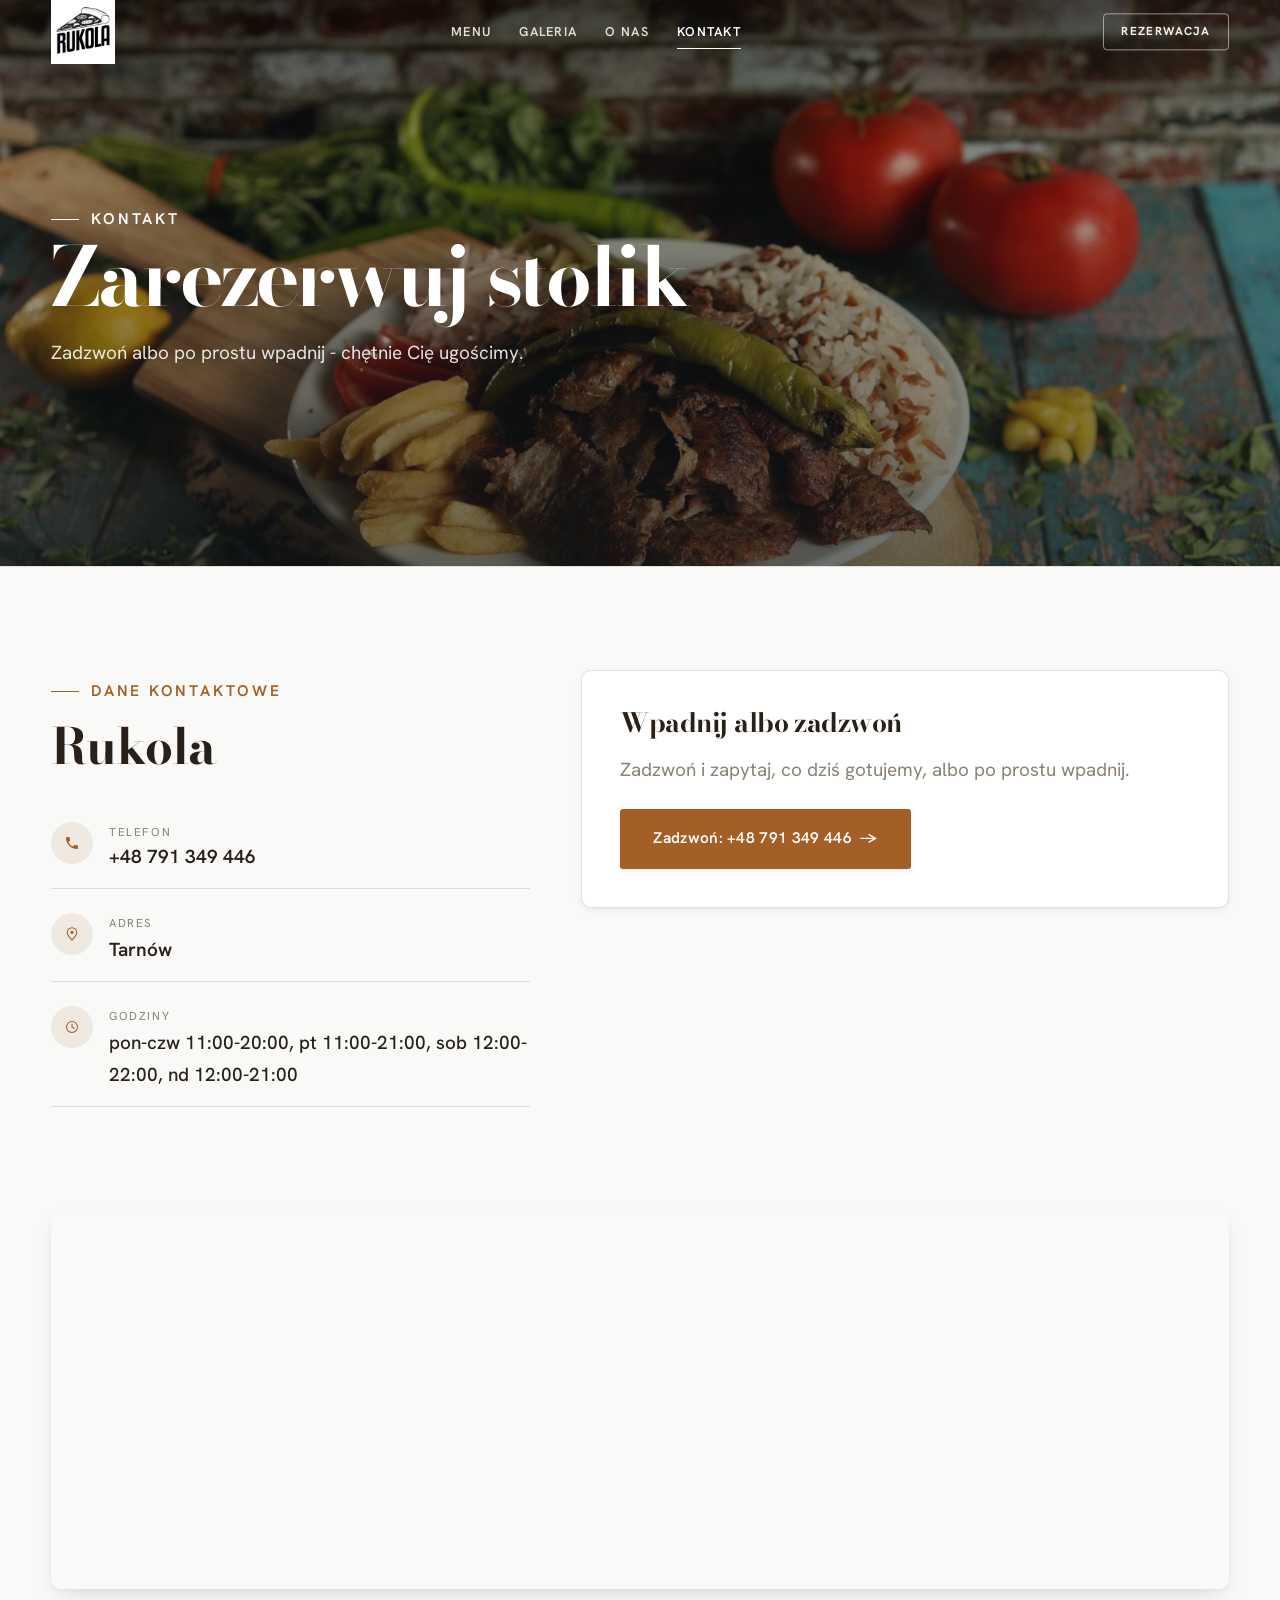
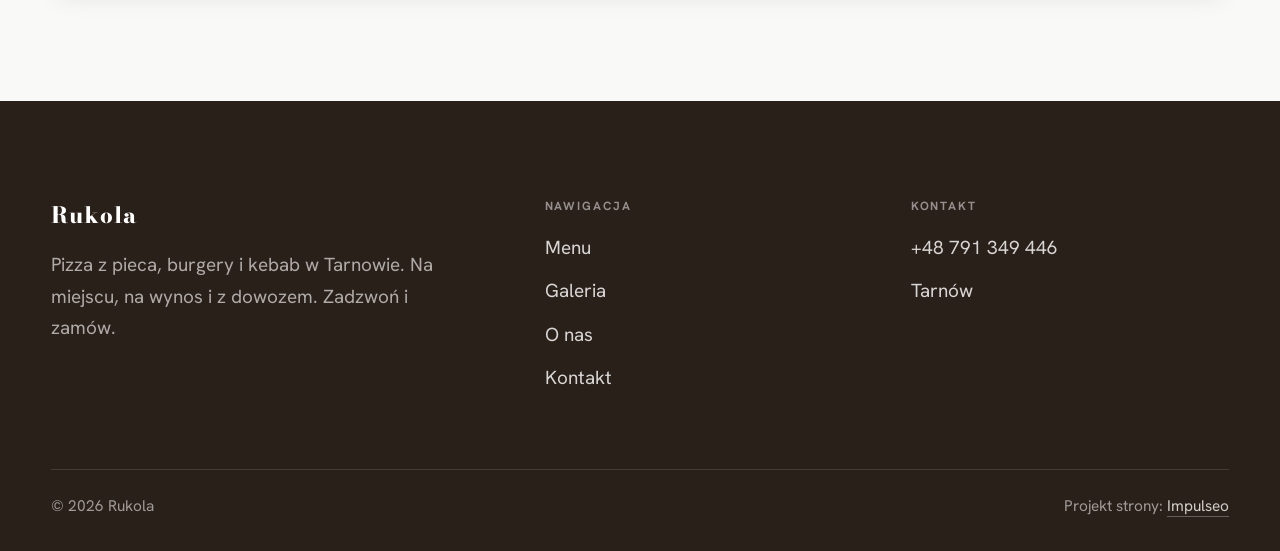
==== commit a5c136b2: "Stopka: podpis Impulseo z linkiem + poprawka znikajacego napisu w naglowku" ====
--- a/kontakt.html
+++ b/kontakt.html
@@ -82,7 +82,7 @@
     </div>
     <div class="foot-bot">
       <span>© 2026 Rukola</span>
-      <span>Projekt strony: Krzysztof Brzeziński</span>
+      <span>Projekt strony: <a class="foot-credit" href="https://impulseo.pl" target="_blank" rel="noopener">Impulseo</a></span>
     </div>
   </div>
 </footer>
--- a/assets/styles.css
+++ b/assets/styles.css
@@ -1,7 +1,7 @@
 /* ============================================================
    STOLBASZ — premium, architektoniczny B2B fit-out
    Jasna paleta, zero brązu. System wg premium-web-craft.
-   Projekt strony: Krzysztof Brzeziński
+   Projekt strony: Impulseo (impulseo.pl)
    ============================================================ */
 
 :root{
@@ -565,3 +565,19 @@
 
 /* === auto-paleta ze zdjęć klienta (dopasowanie do estetyki socials) === */
 :root{--accent:#A35F26;--accent-d:#7E4719;--accent-soft:rgba(163,95,38,0.10);--paper:#F9F9F8;--paper-2:#EFEEED;--paper-3:#E8E7E5;}
+
+
+/* ====== IMPULSEO-FIX-20260731 ======================================================
+   1) PODPIS w stopce jest teraz linkiem do impulseo.pl - ma być widocznie klikalny.
+   2) ŻYWY NAGŁÓWEK: warstwa przenikających kadrów (.mt-hero-layer) miała z-index:1, więc
+      lądowała NAD przyciemnieniem hero, a w rodzinie „fachowcy" nawet nad panelem z tekstem
+      (.hf-panel nie miał własnego z-index). Efekt: przy zmianie zdjęcia napis znikał i wracał.
+      Teraz warstwa idzie tam, gdzie zdjęcie tła (z-index:-2), a treść nagłówka dostaje twardy
+      z-index:3. Zmieniają się WYŁĄCZNIE zdjęcia w tle - napis stoi nieruchomo.
+      (hero-cine celowo pominięte: tam img ma z-index:0 i układ był poprawny.) */
+.foot-bot a.foot-credit{color:rgba(255,255,255,.78);text-decoration:none;border-bottom:1px solid rgba(255,255,255,.28)}
+.foot-bot a.foot-credit:hover{color:#fff;border-bottom-color:#fff}
+.hero-fach > img.mt-hero-layer,.hero-gastro > img.mt-hero-layer,.hero-auto > img.mt-hero-layer,
+.hero-dom > img.mt-hero-layer,.hero-studio > img.mt-hero-layer{z-index:-2}
+.hf-panel,.hf-inner,.hd-panel,.hk-panel,.ha-inner,.hs-inner,.hg-inner{position:relative;z-index:3}
+/* ====== koniec IMPULSEO-FIX-20260731 ====== */
